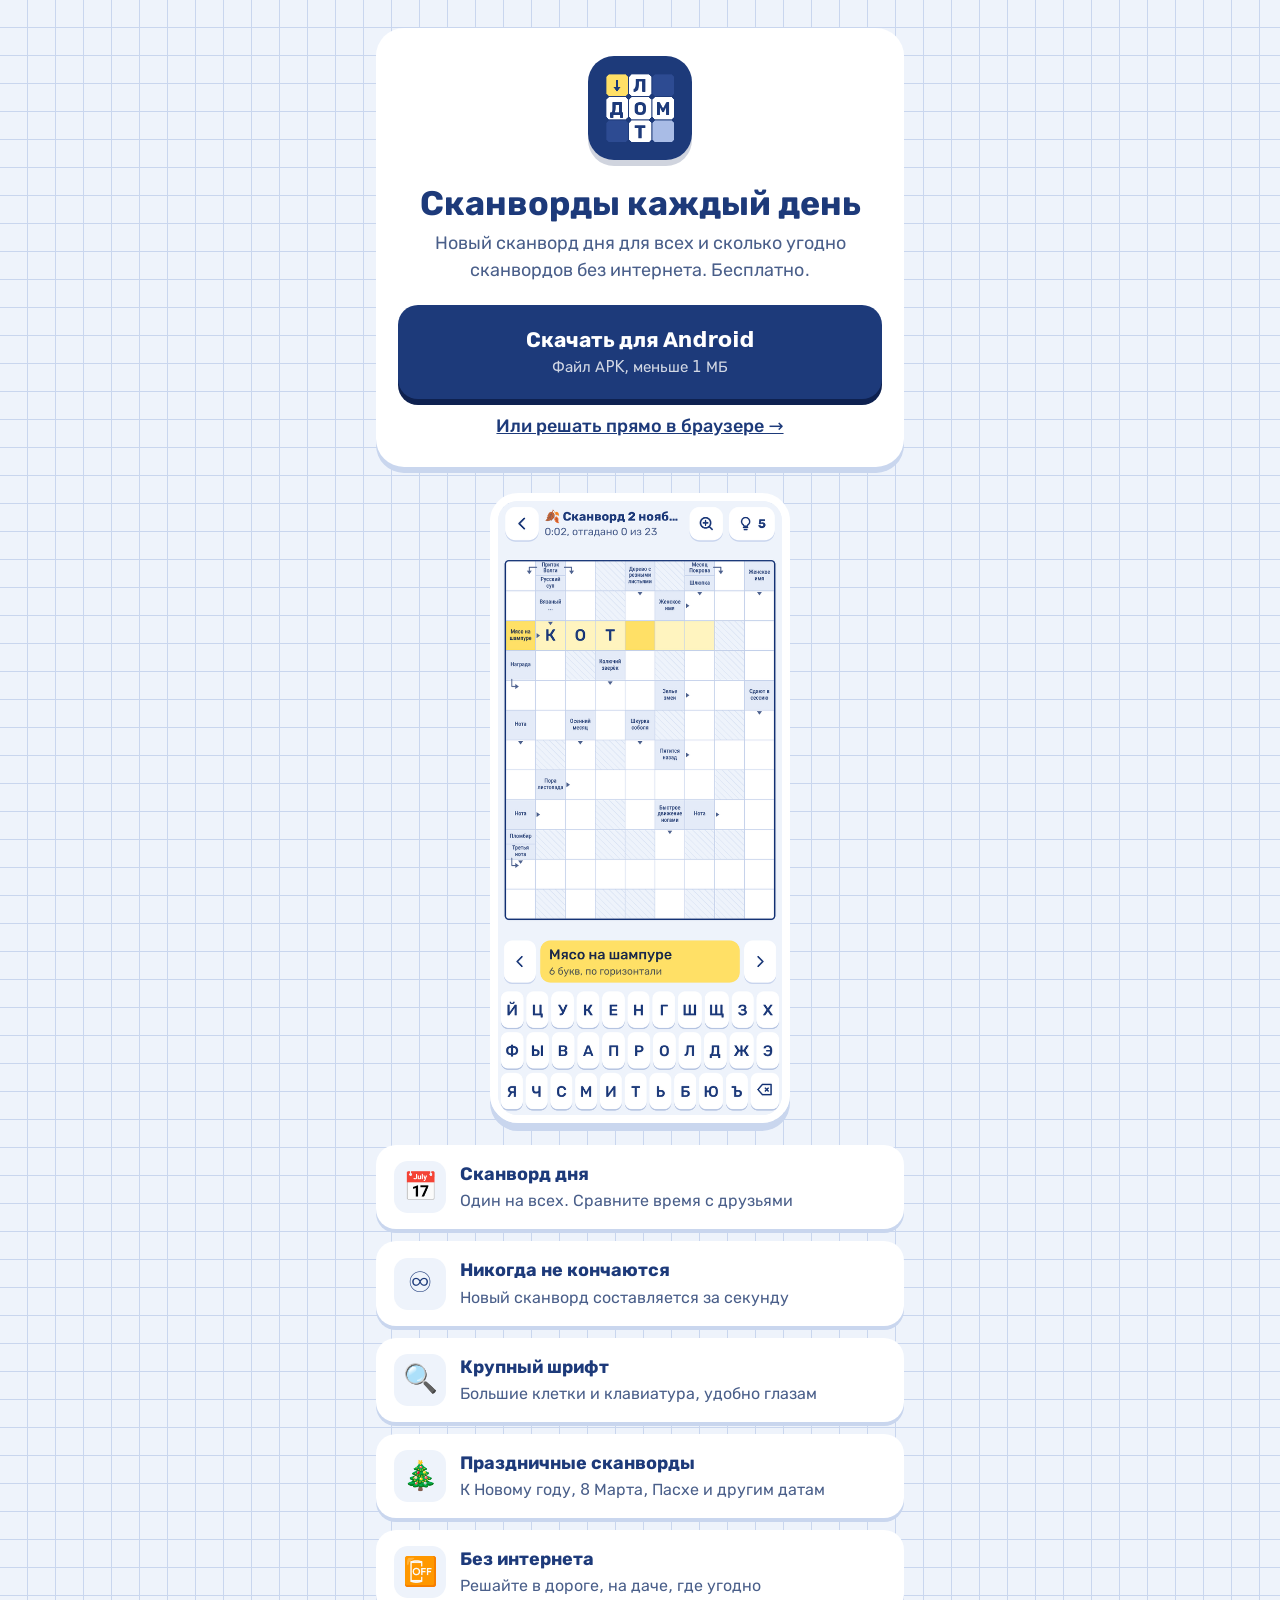
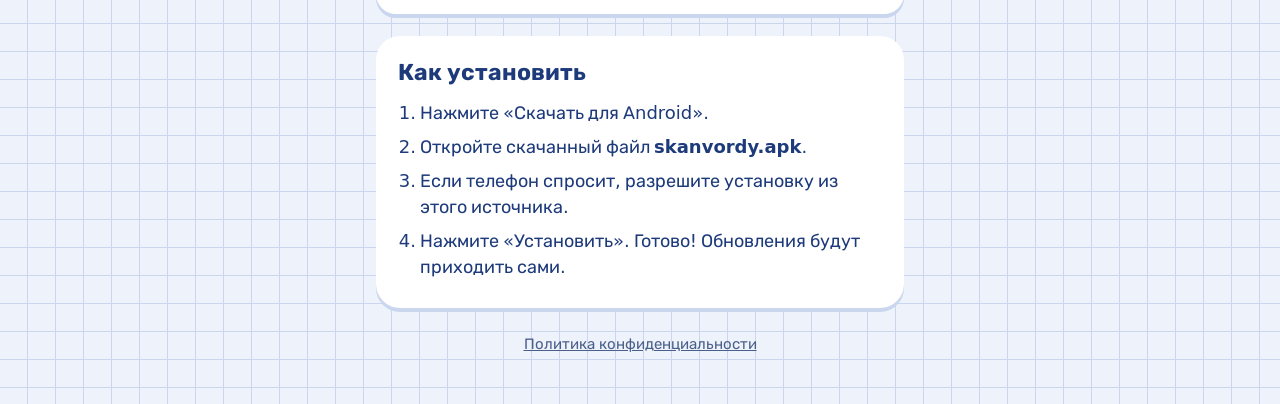
==== download/index.html @ a3970fbc "Сканворды: первая версия Co-Authored-By: Claude Opus 5.5 <noreply@anthropic.com> Claude-Session: htt" ====
<!doctype html>
<html lang="ru"><head>
<meta charset="utf-8"><meta name="viewport" content="width=device-width,initial-scale=1">
<title>Скачать Сканворды</title>
<meta name="description" content="Новый сканворд каждый день и сколько угодно без интернета. Бесплатно, крупный шрифт.">
<meta property="og:title" content="Сканворды каждый день — скачать для Android">
<meta property="og:description" content="Новый сканворд каждый день. Крупный шрифт, без интернета, бесплатно.">
<meta property="og:image" content="https://ravettikeney-sudo.github.io/skanvordy/og-image.png">
<link rel="icon" href="../icon-192.png">
<style>
@font-face{font-family:Rubik;font-weight:500;src:url(../fonts/rubik-cyrillic-500-normal.woff2) format("woff2")}
@font-face{font-family:Rubik;font-weight:700;src:url(../fonts/rubik-cyrillic-700-normal.woff2) format("woff2")}
@font-face{font-family:Rubik;font-weight:400;src:url(../fonts/rubik-cyrillic-400-normal.woff2) format("woff2")}
:root{--bg:#EEF3FB;--ink:#1D3A7A;--soft:#4A5F8A;--card:#fff;--line:#C9D6EE;--sun:#FFE066}
*{box-sizing:border-box}
body{margin:0;background:var(--bg);color:var(--ink);font:400 18px/1.45 Rubik,system-ui,sans-serif;
 background-image:linear-gradient(var(--line) 1px,transparent 1px),linear-gradient(90deg,var(--line) 1px,transparent 1px);background-size:28px 28px;background-position:-1px -1px}
.wrap{max-width:560px;margin:0 auto;padding:28px 16px 48px}
.hero{background:var(--card);border-radius:28px;padding:28px 22px;box-shadow:0 6px 0 var(--line);text-align:center}
.hero img.ic{width:104px;height:104px;border-radius:26px;box-shadow:0 6px 0 #142a5c33}
h1{font-size:34px;line-height:1.1;margin:18px 0 8px;font-weight:700}
.sub{color:var(--soft);margin:0 0 22px}
.btn{display:block;background:var(--ink);color:#fff;text-decoration:none;font-weight:700;font-size:21px;padding:20px;border-radius:20px;box-shadow:0 6px 0 #0e2150}
.btn small{display:block;font-weight:400;font-size:15px;opacity:.8;margin-top:2px}
.alt{display:block;margin-top:14px;color:var(--ink);font-weight:500}
.feat{display:grid;gap:12px;margin:22px 0}
.f{background:var(--card);border-radius:20px;padding:16px 18px;display:flex;gap:14px;align-items:center;box-shadow:0 4px 0 var(--line)}
.f i{font-style:normal;font-size:28px;width:52px;height:52px;flex:none;display:grid;place-items:center;background:var(--bg);border-radius:14px}
.f b{display:block;font-weight:700}.f span{color:var(--soft);font-size:16px}
.how{background:var(--card);border-radius:24px;padding:20px 22px;box-shadow:0 4px 0 var(--line)}
.how h2{margin:0 0 10px;font-size:23px}.how ol{margin:0;padding-left:22px}.how li{margin:8px 0}
.shot{display:block;width:72%;max-width:300px;margin:26px auto 4px;border-radius:28px;border:8px solid #fff;box-shadow:0 8px 0 var(--line)}
footer{text-align:center;color:var(--soft);font-size:15px;margin-top:26px}footer a{color:var(--soft)}
</style></head><body><div class="wrap">
<div class="hero">
 <img class="ic" src="../icon-192.png" alt="">
 <h1>Сканворды каждый день</h1>
 <p class="sub">Новый сканворд дня для всех и сколько угодно сканвордов без интернета. Бесплатно.</p>
 <a class="btn" href="../skanvordy.apk" download>Скачать для Android<small>Файл APK, меньше 1 МБ</small></a>
 <a class="alt" href="../">Или решать прямо в браузере →</a>
</div>
<img class="shot" src="../shot-phone.png" alt="Сканворд в приложении">
<div class="feat">
 <div class="f"><i>📅</i><div><b>Сканворд дня</b><span>Один на всех. Сравните время с друзьями</span></div></div>
 <div class="f"><i>♾️</i><div><b>Никогда не кончаются</b><span>Новый сканворд составляется за секунду</span></div></div>
 <div class="f"><i>🔍</i><div><b>Крупный шрифт</b><span>Большие клетки и клавиатура, удобно глазам</span></div></div>
 <div class="f"><i>🎄</i><div><b>Праздничные сканворды</b><span>К Новому году, 8 Марта, Пасхе и другим датам</span></div></div>
 <div class="f"><i>📴</i><div><b>Без интернета</b><span>Решайте в дороге, на даче, где угодно</span></div></div>
</div>
<div class="how"><h2>Как установить</h2><ol>
 <li>Нажмите «Скачать для Android».</li>
 <li>Откройте скачанный файл <b>skanvordy.apk</b>.</li>
 <li>Если телефон спросит, разрешите установку из этого источника.</li>
 <li>Нажмите «Установить». Готово! Обновления будут приходить сами.</li>
</ol></div>
<footer><a href="../privacy/">Политика конфиденциальности</a></footer>
</div></body></html>
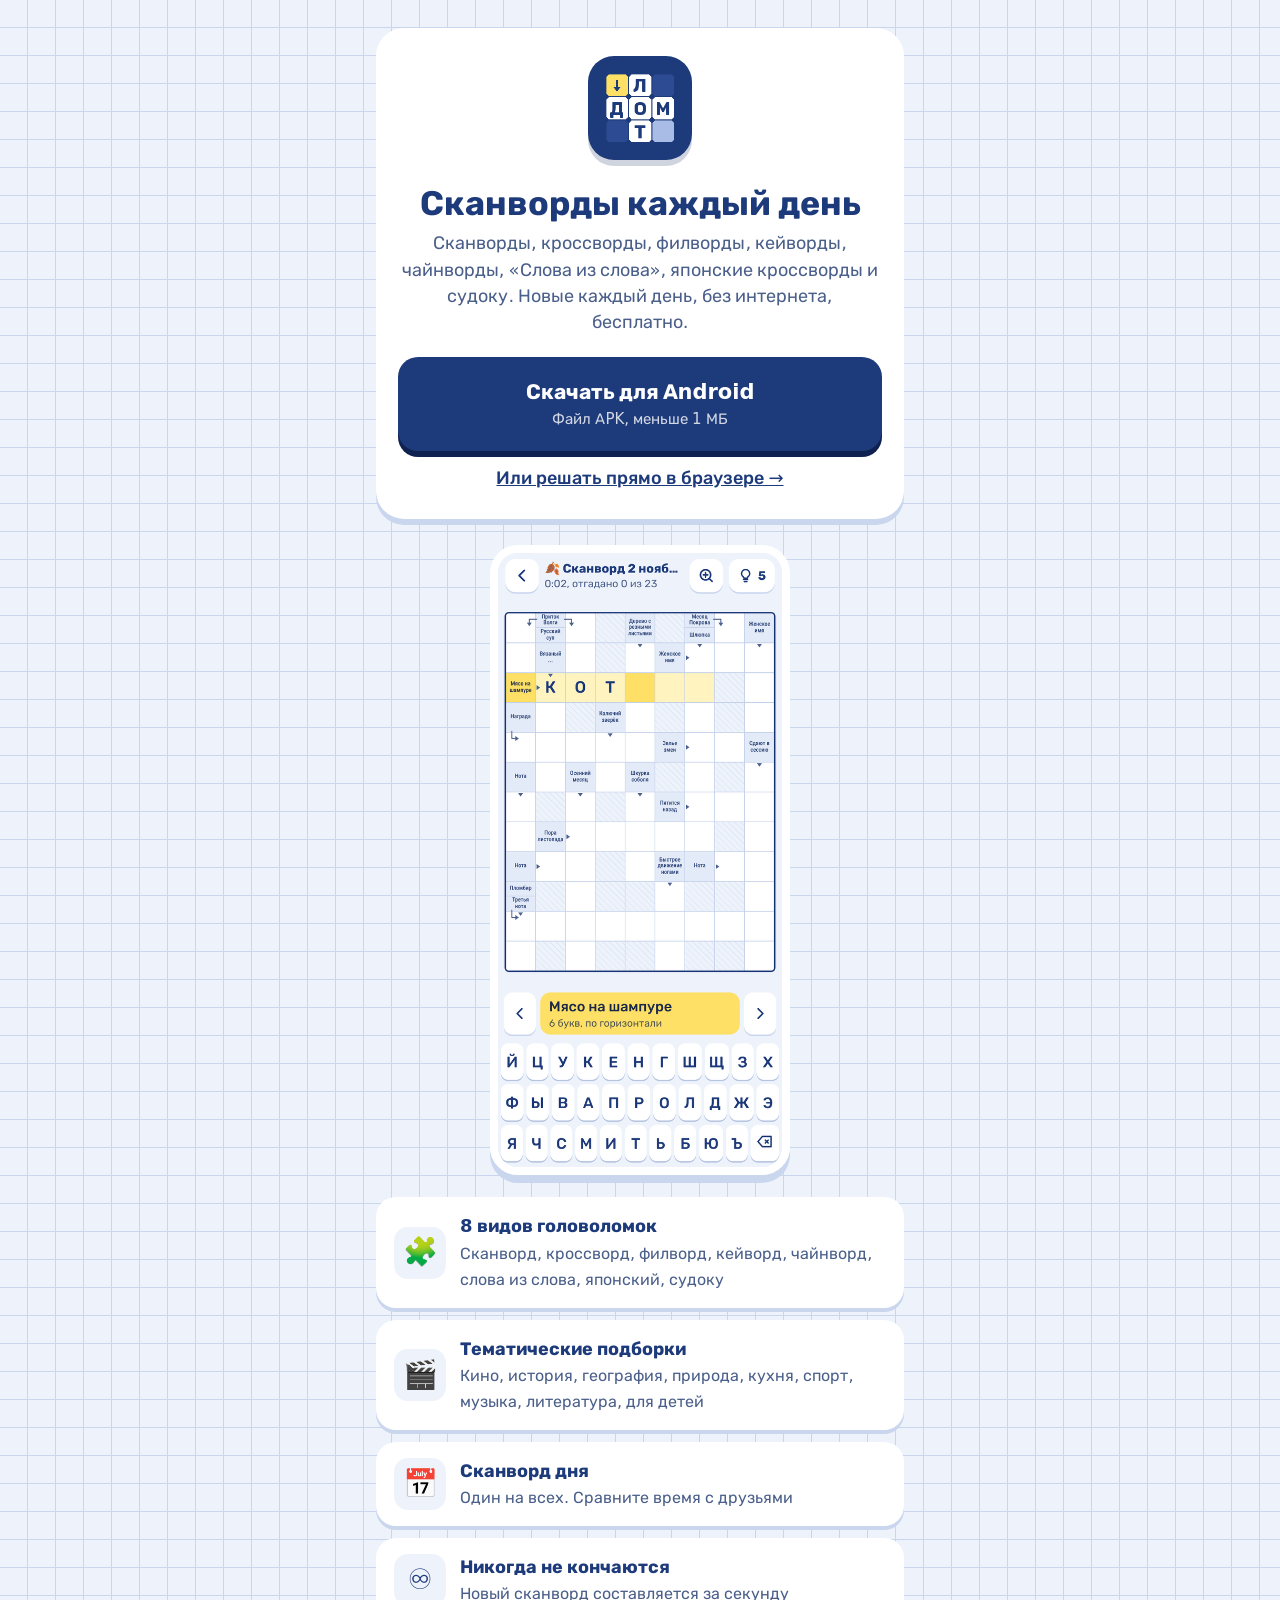
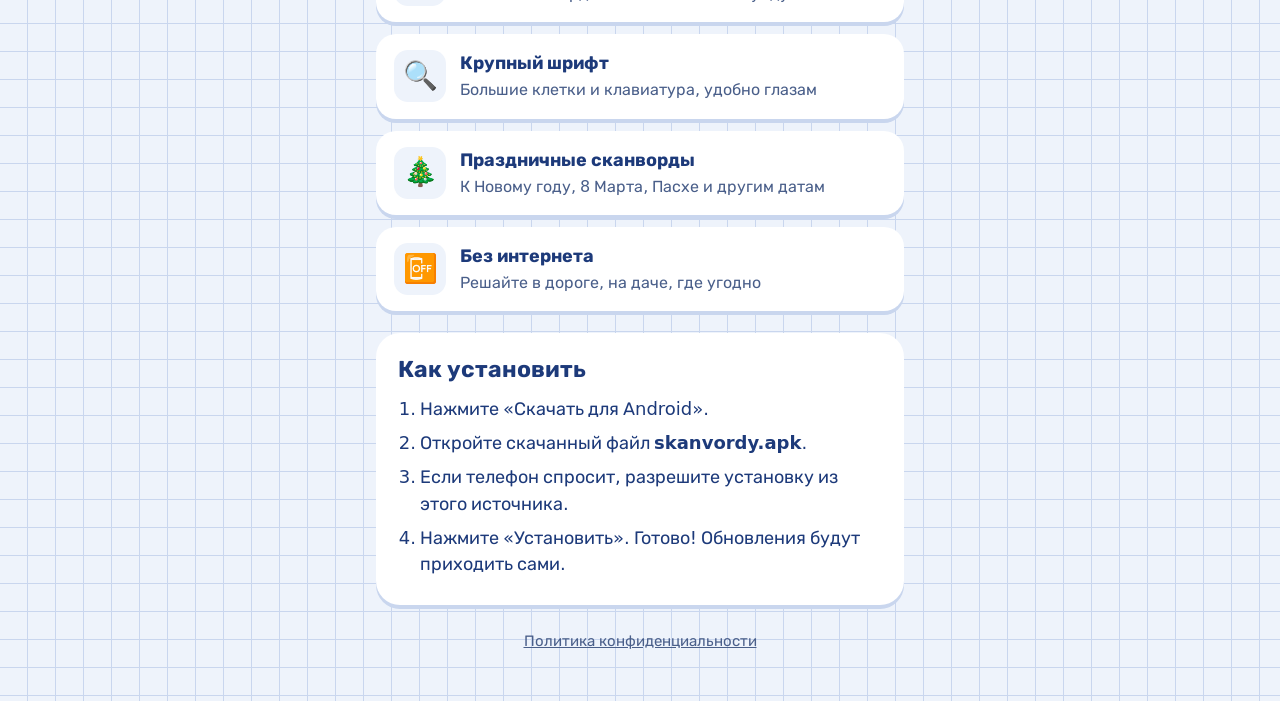
==== commit 5dfc53e7: "Новые головоломки: кроссворд, филворд, кейворд, чайнворд, слова из слова, японский, судоку; тематиче" ====
--- a/download/index.html
+++ b/download/index.html
@@ -35,12 +35,14 @@
 <div class="hero">
  <img class="ic" src="../icon-192.png" alt="">
  <h1>Сканворды каждый день</h1>
- <p class="sub">Новый сканворд дня для всех и сколько угодно сканвордов без интернета. Бесплатно.</p>
+ <p class="sub">Сканворды, кроссворды, филворды, кейворды, чайнворды, «Слова из слова», японские кроссворды и судоку. Новые каждый день, без интернета, бесплатно.</p>
  <a class="btn" href="../skanvordy.apk" download>Скачать для Android<small>Файл APK, меньше 1 МБ</small></a>
  <a class="alt" href="../">Или решать прямо в браузере →</a>
 </div>
 <img class="shot" src="../shot-phone.png" alt="Сканворд в приложении">
 <div class="feat">
+ <div class="f"><i>🧩</i><div><b>8 видов головоломок</b><span>Сканворд, кроссворд, филворд, кейворд, чайнворд, слова из слова, японский, судоку</span></div></div>
+ <div class="f"><i>🎬</i><div><b>Тематические подборки</b><span>Кино, история, география, природа, кухня, спорт, музыка, литература, для детей</span></div></div>
  <div class="f"><i>📅</i><div><b>Сканворд дня</b><span>Один на всех. Сравните время с друзьями</span></div></div>
  <div class="f"><i>♾️</i><div><b>Никогда не кончаются</b><span>Новый сканворд составляется за секунду</span></div></div>
  <div class="f"><i>🔍</i><div><b>Крупный шрифт</b><span>Большие клетки и клавиатура, удобно глазам</span></div></div>
